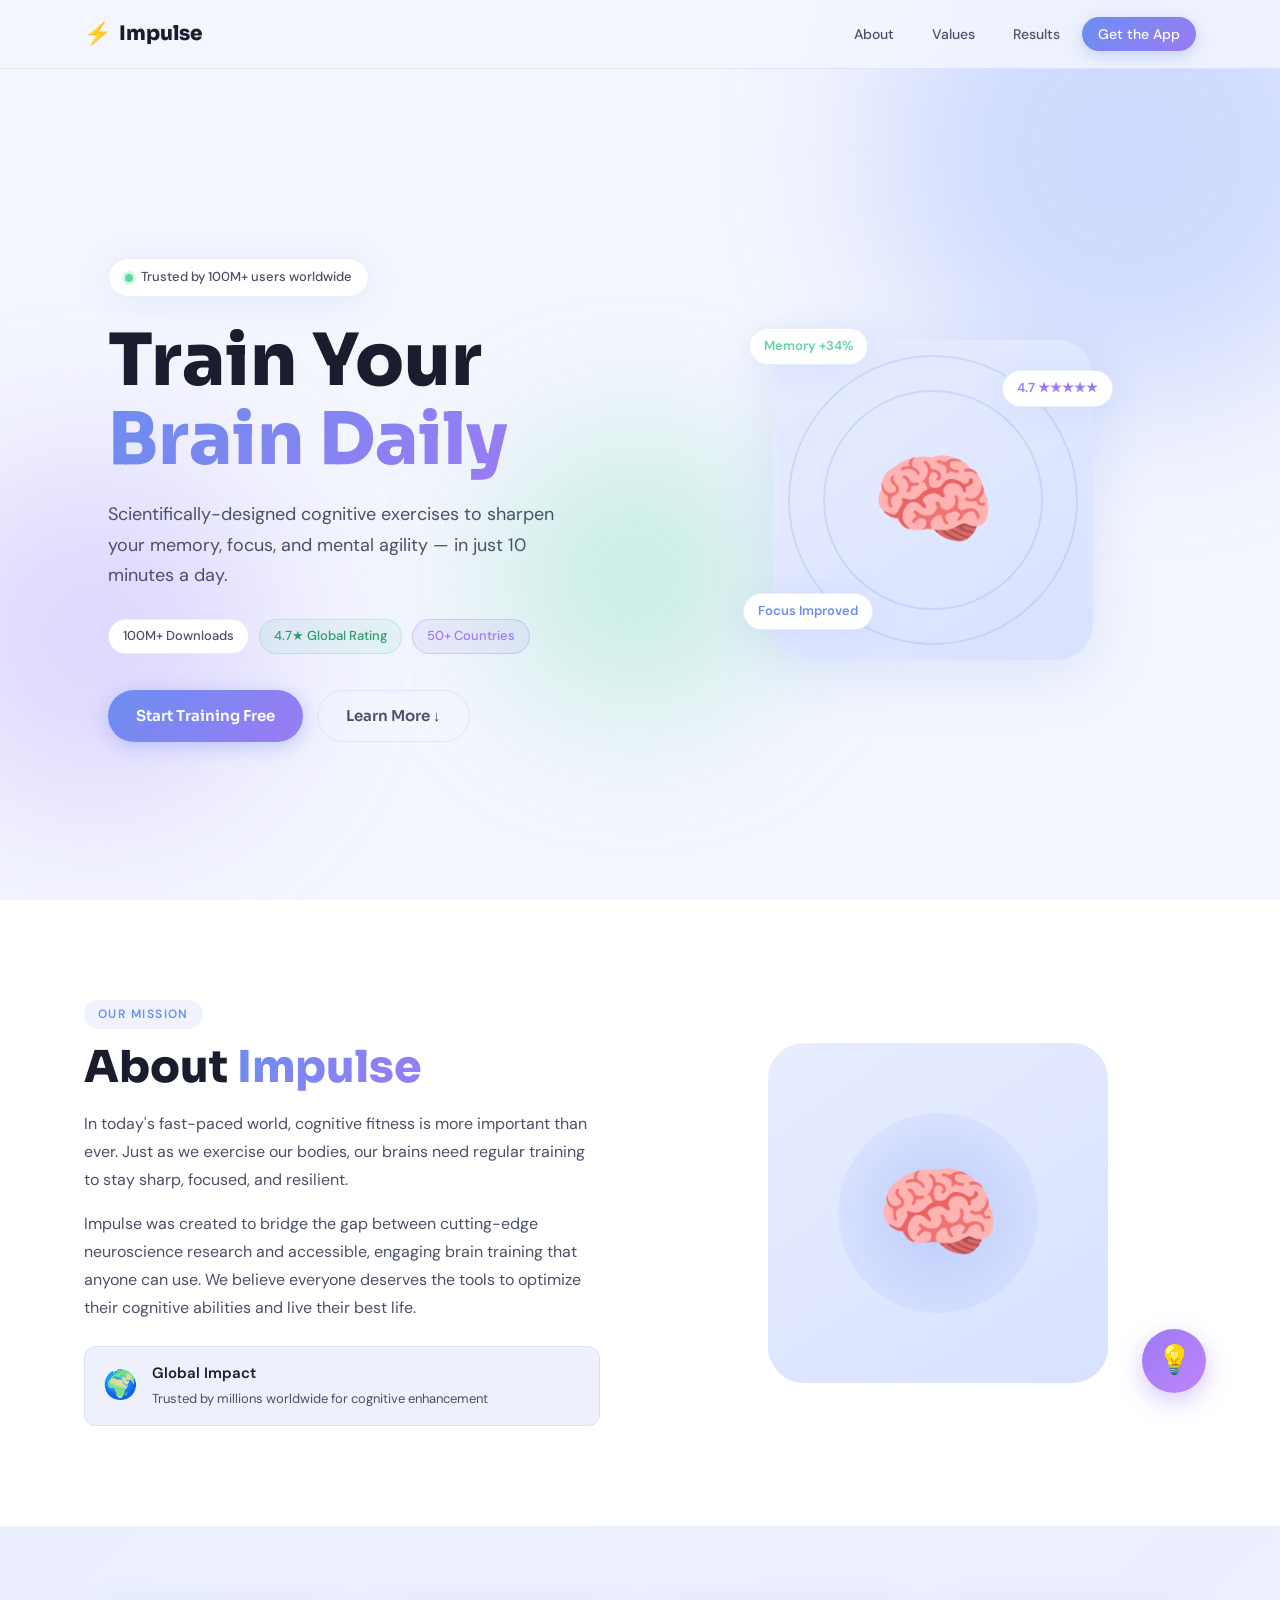
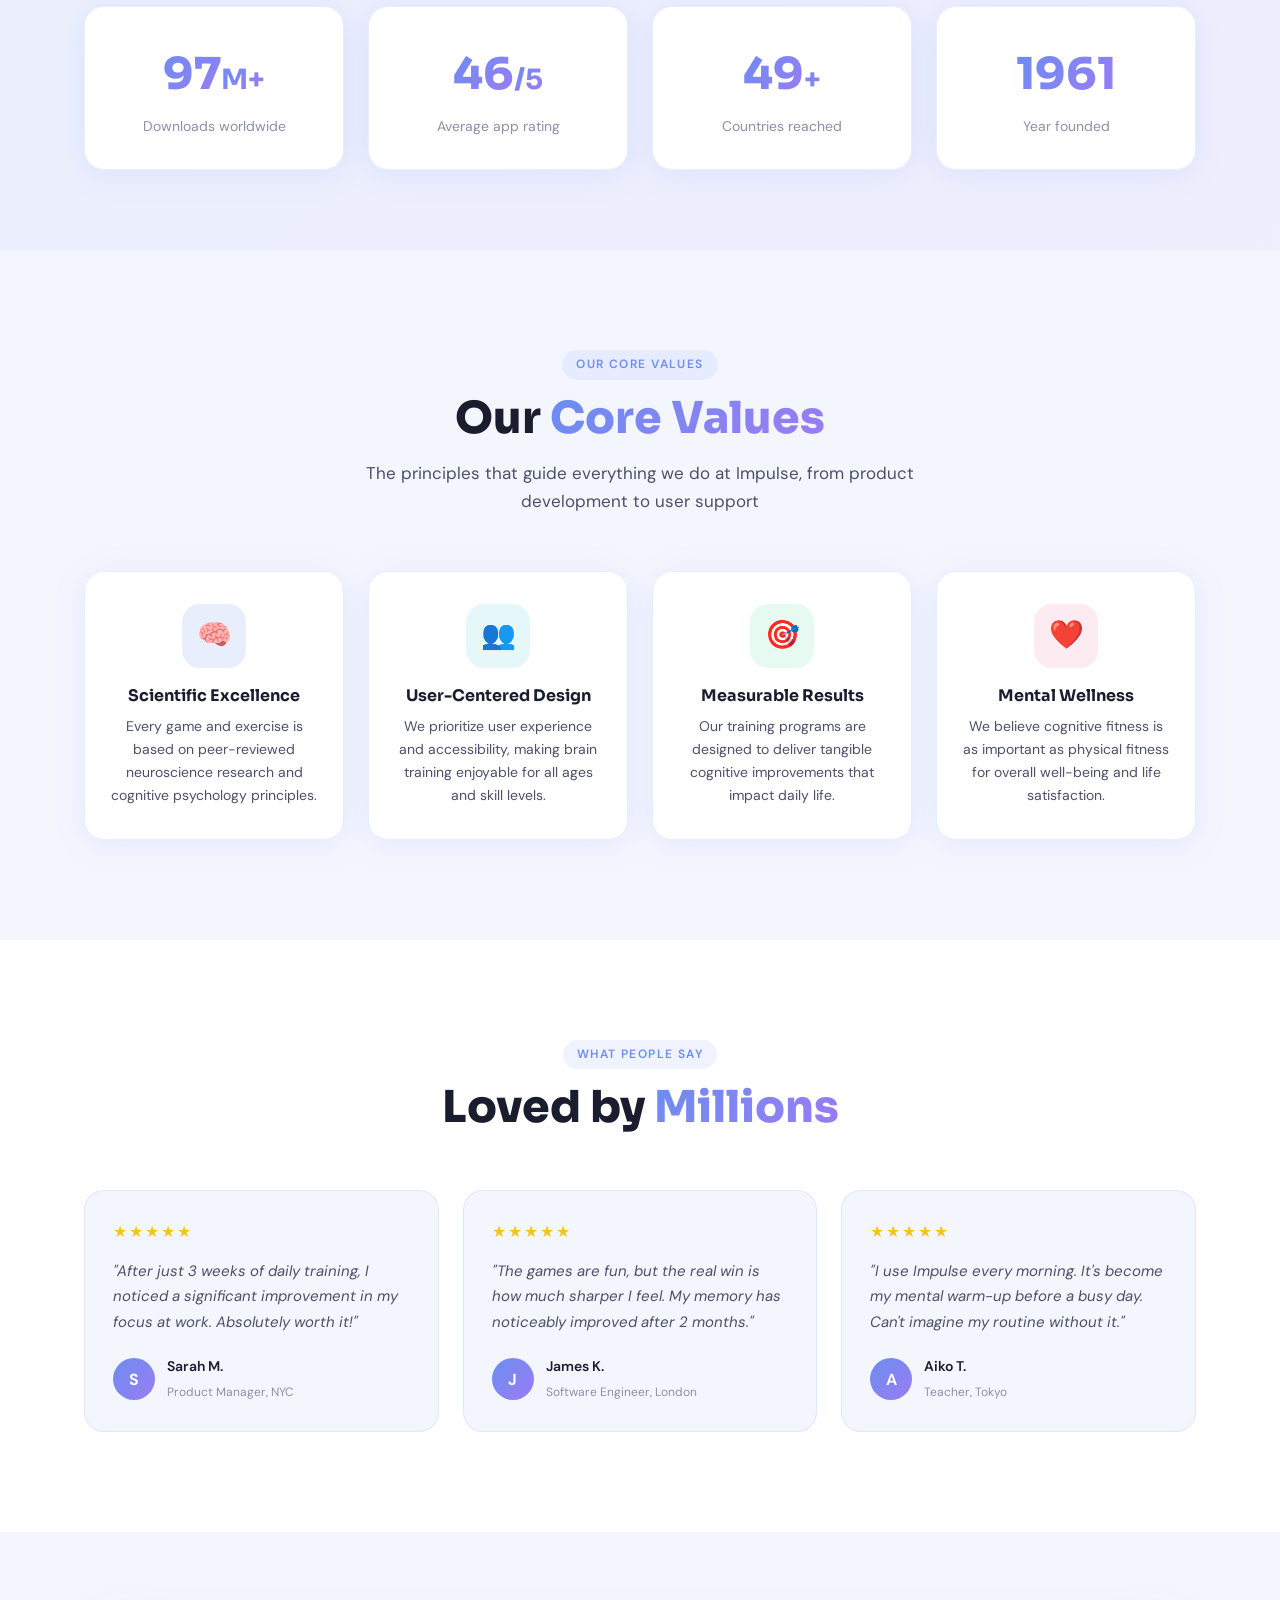
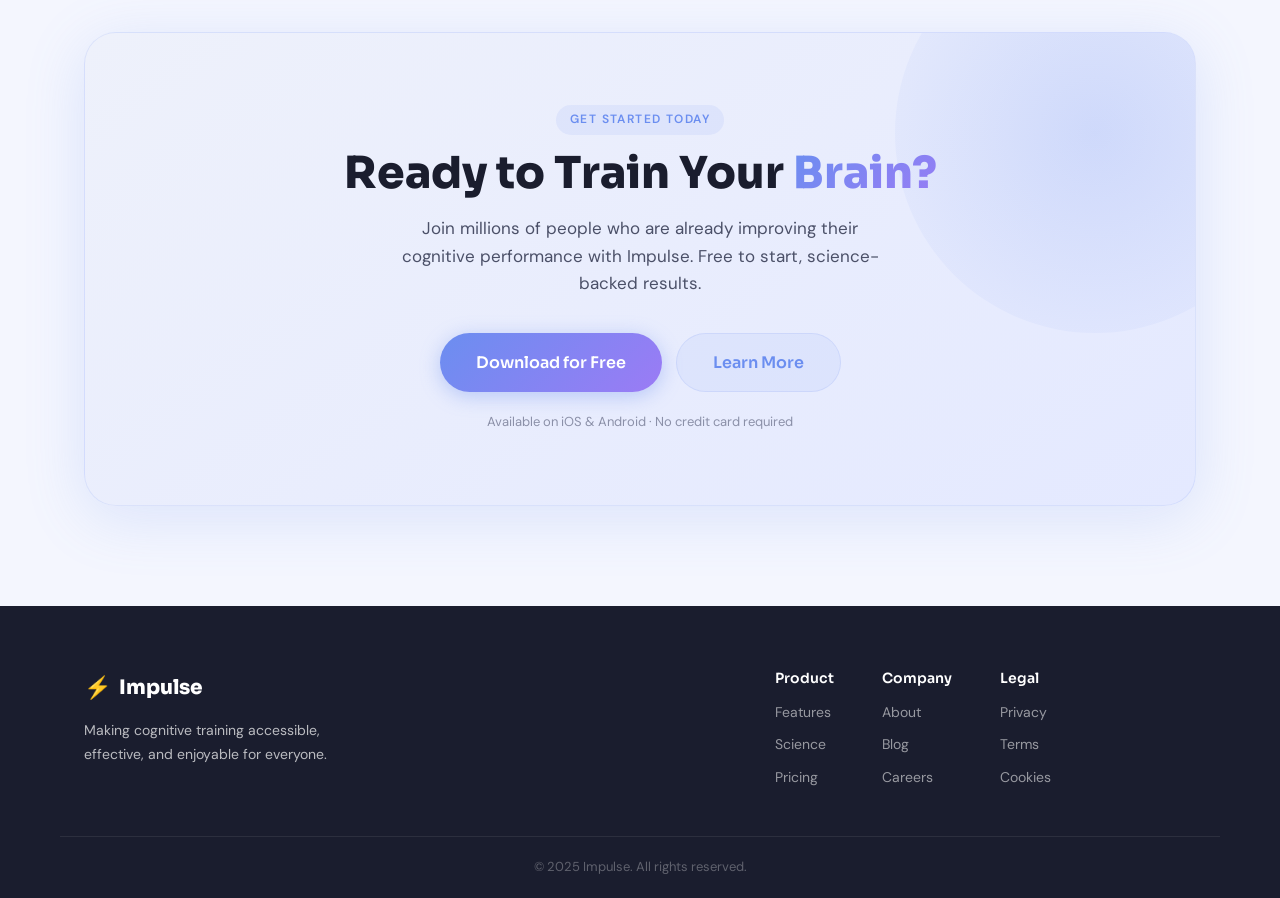
==== index.html @ ba2f6c5d "Add files via upload" ====
<!DOCTYPE html>
<html lang="en">
<head>
  <meta charset="UTF-8" />
  <meta name="viewport" content="width=device-width, initial-scale=1.0" />
  <title>Impulse — Brain Training App</title>
  <meta name="description" content="Train your brain with Impulse. Scientifically-designed cognitive exercises to sharpen memory, focus, and mental agility." />
  <meta property="og:title" content="Impulse — Brain Training App" />
  <meta property="og:description" content="100M+ downloads. Trusted by millions for cognitive enhancement." />
  <meta property="og:type" content="website" />
  <link rel="preconnect" href="https://fonts.googleapis.com" />
  <link rel="preconnect" href="https://fonts.gstatic.com" crossorigin />
  <link href="https://fonts.googleapis.com/css2?family=Sora:wght@300;400;500;600;700;800&family=DM+Sans:ital,opsz,wght@0,9..40,300;0,9..40,400;0,9..40,500;1,9..40,300&display=swap" rel="stylesheet" />
  <link rel="stylesheet" href="style.css" />
</head>
<body>

  <!-- NAV -->
  <nav class="nav">
    <div class="nav-inner">
      <a class="logo" href="#">
        <span class="logo-icon">⚡</span>
        <span class="logo-text">Impulse</span>
      </a>
      <ul class="nav-links">
        <li><a href="#about">About</a></li>
        <li><a href="#values">Values</a></li>
        <li><a href="#stats">Results</a></li>
        <li><a href="#cta" class="nav-cta">Get the App</a></li>
      </ul>
      <button class="hamburger" aria-label="Menu">
        <span></span><span></span><span></span>
      </button>
    </div>
  </nav>

  <!-- HERO -->
  <section class="hero" id="hero">
    <div class="hero-bg">
      <div class="orb orb-1"></div>
      <div class="orb orb-2"></div>
      <div class="orb orb-3"></div>
    </div>
    <div class="container hero-content">
      <div class="hero-badge">
        <span class="badge-dot"></span>
        Trusted by 100M+ users worldwide
      </div>
      <h1 class="hero-title">
        Train Your<br/>
        <span class="gradient-text">Brain Daily</span>
      </h1>
      <p class="hero-sub">
        Scientifically-designed cognitive exercises to sharpen your memory, focus, and mental agility — in just 10 minutes a day.
      </p>
      <div class="hero-pills">
        <span class="pill">100M+ Downloads</span>
        <span class="pill pill-green">4.7★ Global Rating</span>
        <span class="pill pill-purple">50+ Countries</span>
      </div>
      <div class="hero-actions">
        <a href="#cta" class="btn btn-primary">Start Training Free</a>
        <a href="#about" class="btn btn-ghost">Learn More ↓</a>
      </div>
    </div>
    <div class="hero-visual">
      <div class="brain-card">
        <div class="brain-icon">🧠</div>
        <div class="brain-ripple"></div>
        <div class="brain-ripple r2"></div>
        <div class="floating-badge fb-1">Memory +34%</div>
        <div class="floating-badge fb-2">Focus Improved</div>
        <div class="floating-badge fb-3">4.7 ★★★★★</div>
      </div>
    </div>
  </section>

  <!-- ABOUT -->
  <section class="about" id="about">
    <div class="container about-grid">
      <div class="about-text" data-reveal>
        <span class="section-label">Our Mission</span>
        <h2 class="section-title">
          About <span class="gradient-text">Impulse</span>
        </h2>
        <p>In today's fast-paced world, cognitive fitness is more important than ever. Just as we exercise our bodies, our brains need regular training to stay sharp, focused, and resilient.</p>
        <p>Impulse was created to bridge the gap between cutting-edge neuroscience research and accessible, engaging brain training that anyone can use. We believe everyone deserves the tools to optimize their cognitive abilities and live their best life.</p>
        <div class="about-badge">
          <div class="badge-icon">🌍</div>
          <div>
            <strong>Global Impact</strong>
            <span>Trusted by millions worldwide for cognitive enhancement</span>
          </div>
        </div>
      </div>
      <div class="about-visual" data-reveal>
        <div class="visual-card">
          <div class="visual-brain">🧠</div>
          <div class="visual-glow"></div>
        </div>
        <div class="lightbulb-badge">💡</div>
      </div>
    </div>
  </section>

  <!-- STATS -->
  <section class="stats" id="stats">
    <div class="container">
      <div class="stats-grid">
        <div class="stat-card" data-reveal>
          <span class="stat-num" data-count="100">0</span><span class="stat-unit">M+</span>
          <p>Downloads worldwide</p>
        </div>
        <div class="stat-card" data-reveal>
          <span class="stat-num" data-count="47">0</span><span class="stat-unit">/5</span>
          <p>Average app rating</p>
        </div>
        <div class="stat-card" data-reveal>
          <span class="stat-num" data-count="50">0</span><span class="stat-unit">+</span>
          <p>Countries reached</p>
        </div>
        <div class="stat-card" data-reveal>
          <span class="stat-num" data-count="2018">0</span>
          <p>Year founded</p>
        </div>
      </div>
    </div>
  </section>

  <!-- CORE VALUES -->
  <section class="values" id="values">
    <div class="container">
      <div class="section-header" data-reveal>
        <span class="section-label">Our Core Values</span>
        <h2 class="section-title">Our <span class="gradient-text">Core Values</span></h2>
        <p class="section-sub">The principles that guide everything we do at Impulse, from product development to user support</p>
      </div>
      <div class="values-grid">
        <div class="value-card" data-reveal>
          <div class="value-icon vi-blue">🧠</div>
          <h3>Scientific Excellence</h3>
          <p>Every game and exercise is based on peer-reviewed neuroscience research and cognitive psychology principles.</p>
        </div>
        <div class="value-card" data-reveal>
          <div class="value-icon vi-teal">👥</div>
          <h3>User-Centered Design</h3>
          <p>We prioritize user experience and accessibility, making brain training enjoyable for all ages and skill levels.</p>
        </div>
        <div class="value-card" data-reveal>
          <div class="value-icon vi-green">🎯</div>
          <h3>Measurable Results</h3>
          <p>Our training programs are designed to deliver tangible cognitive improvements that impact daily life.</p>
        </div>
        <div class="value-card" data-reveal>
          <div class="value-icon vi-pink">❤️</div>
          <h3>Mental Wellness</h3>
          <p>We believe cognitive fitness is as important as physical fitness for overall well-being and life satisfaction.</p>
        </div>
      </div>
    </div>
  </section>

  <!-- TESTIMONIALS -->
  <section class="testimonials">
    <div class="container">
      <div class="section-header" data-reveal>
        <span class="section-label">What People Say</span>
        <h2 class="section-title">Loved by <span class="gradient-text">Millions</span></h2>
      </div>
      <div class="testimonials-grid">
        <div class="testimonial-card" data-reveal>
          <div class="stars">★★★★★</div>
          <p>"After just 3 weeks of daily training, I noticed a significant improvement in my focus at work. Absolutely worth it!"</p>
          <div class="testimonial-author">
            <div class="avatar">S</div>
            <div>
              <strong>Sarah M.</strong>
              <span>Product Manager, NYC</span>
            </div>
          </div>
        </div>
        <div class="testimonial-card" data-reveal>
          <div class="stars">★★★★★</div>
          <p>"The games are fun, but the real win is how much sharper I feel. My memory has noticeably improved after 2 months."</p>
          <div class="testimonial-author">
            <div class="avatar">J</div>
            <div>
              <strong>James K.</strong>
              <span>Software Engineer, London</span>
            </div>
          </div>
        </div>
        <div class="testimonial-card" data-reveal>
          <div class="stars">★★★★★</div>
          <p>"I use Impulse every morning. It's become my mental warm-up before a busy day. Can't imagine my routine without it."</p>
          <div class="testimonial-author">
            <div class="avatar">A</div>
            <div>
              <strong>Aiko T.</strong>
              <span>Teacher, Tokyo</span>
            </div>
          </div>
        </div>
      </div>
    </div>
  </section>

  <!-- CTA -->
  <section class="cta-section" id="cta">
    <div class="container">
      <div class="cta-card" data-reveal>
        <div class="cta-orb"></div>
        <span class="section-label">Get Started Today</span>
        <h2>Ready to Train Your <span class="gradient-text">Brain?</span></h2>
        <p>Join millions of people who are already improving their cognitive performance with Impulse. Free to start, science-backed results.</p>
        <div class="cta-actions">
          <a href="#" class="btn btn-primary btn-large">Download for Free</a>
          <a href="#" class="btn btn-outline btn-large">Learn More</a>
        </div>
        <div class="cta-note">Available on iOS & Android · No credit card required</div>
      </div>
    </div>
  </section>

  <!-- FOOTER -->
  <footer class="footer">
    <div class="container footer-inner">
      <div class="footer-brand">
        <a class="logo" href="#">
          <span class="logo-icon">⚡</span>
          <span class="logo-text">Impulse</span>
        </a>
        <p>Making cognitive training accessible, effective, and enjoyable for everyone.</p>
      </div>
      <div class="footer-links">
        <div class="footer-col">
          <h4>Product</h4>
          <a href="#">Features</a>
          <a href="#">Science</a>
          <a href="#">Pricing</a>
        </div>
        <div class="footer-col">
          <h4>Company</h4>
          <a href="#">About</a>
          <a href="#">Blog</a>
          <a href="#">Careers</a>
        </div>
        <div class="footer-col">
          <h4>Legal</h4>
          <a href="#">Privacy</a>
          <a href="#">Terms</a>
          <a href="#">Cookies</a>
        </div>
      </div>
    </div>
    <div class="footer-bottom">
      <p>© 2025 Impulse. All rights reserved.</p>
    </div>
  </footer>

  <script src="main.js"></script>
</body>
</html>
---- style.css ----
/* ===== RESET & BASE ===== */
*, *::before, *::after { box-sizing: border-box; margin: 0; padding: 0; }

:root {
  --blue: #6B8EF0;
  --blue-light: #8BA8FF;
  --purple: #9B7BF5;
  --purple-light: #B89EFF;
  --green: #5DD9A4;
  --pink: #F07BA8;
  --teal: #5BC8D4;
  --bg: #F4F6FE;
  --surface: #FFFFFF;
  --surface-2: #EEF1FB;
  --text: #1A1D2E;
  --text-mid: #4B5068;
  --text-soft: #8B90A8;
  --border: rgba(107, 142, 240, 0.15);
  --radius: 20px;
  --radius-sm: 12px;
  --shadow: 0 4px 32px rgba(107, 142, 240, 0.12);
  --shadow-lg: 0 12px 60px rgba(107, 142, 240, 0.18);
}

html { scroll-behavior: smooth; }

body {
  font-family: 'DM Sans', sans-serif;
  background: var(--bg);
  color: var(--text);
  font-size: 16px;
  line-height: 1.6;
  overflow-x: hidden;
}

.container {
  max-width: 1160px;
  margin: 0 auto;
  padding: 0 24px;
}

img { display: block; max-width: 100%; }
a { text-decoration: none; color: inherit; }

/* ===== TYPOGRAPHY ===== */
h1, h2, h3, h4 { font-family: 'Sora', sans-serif; line-height: 1.2; }

.gradient-text {
  background: linear-gradient(135deg, var(--blue), var(--purple));
  -webkit-background-clip: text;
  -webkit-text-fill-color: transparent;
  background-clip: text;
}

.section-label {
  display: inline-block;
  font-size: 12px;
  font-weight: 600;
  letter-spacing: 0.12em;
  text-transform: uppercase;
  color: var(--blue);
  background: rgba(107, 142, 240, 0.1);
  padding: 5px 14px;
  border-radius: 100px;
  margin-bottom: 12px;
}

.section-title {
  font-size: clamp(28px, 4vw, 44px);
  font-weight: 800;
  color: var(--text);
  margin-bottom: 16px;
}

.section-sub {
  font-size: 17px;
  color: var(--text-mid);
  max-width: 560px;
  margin: 0 auto;
}

.section-header {
  text-align: center;
  margin-bottom: 56px;
}

/* ===== BUTTONS ===== */
.btn {
  display: inline-flex;
  align-items: center;
  gap: 8px;
  padding: 13px 28px;
  border-radius: 100px;
  font-family: 'Sora', sans-serif;
  font-weight: 600;
  font-size: 15px;
  cursor: pointer;
  border: none;
  transition: all 0.25s ease;
}

.btn-primary {
  background: linear-gradient(135deg, var(--blue), var(--purple));
  color: #fff;
  box-shadow: 0 4px 20px rgba(107, 142, 240, 0.4);
}
.btn-primary:hover {
  transform: translateY(-2px);
  box-shadow: 0 8px 32px rgba(107, 142, 240, 0.5);
}

.btn-ghost {
  color: var(--text-mid);
  background: transparent;
  border: 1.5px solid var(--border);
}
.btn-ghost:hover { background: var(--surface-2); color: var(--blue); }

.btn-outline {
  color: var(--blue);
  background: rgba(107, 142, 240, 0.08);
  border: 1.5px solid var(--border);
}
.btn-outline:hover { background: rgba(107, 142, 240, 0.15); }

.btn-large { padding: 16px 36px; font-size: 16px; }

/* ===== NAV ===== */
.nav {
  position: fixed;
  top: 0; left: 0; right: 0;
  z-index: 100;
  background: rgba(244, 246, 254, 0.85);
  backdrop-filter: blur(20px);
  -webkit-backdrop-filter: blur(20px);
  border-bottom: 1px solid var(--border);
  transition: all 0.3s;
}

.nav-inner {
  max-width: 1160px;
  margin: 0 auto;
  padding: 0 24px;
  height: 68px;
  display: flex;
  align-items: center;
  justify-content: space-between;
}

.logo {
  display: flex;
  align-items: center;
  gap: 8px;
  font-family: 'Sora', sans-serif;
  font-weight: 800;
  font-size: 20px;
}
.logo-icon { font-size: 22px; }
.logo-text { color: var(--text); }

.nav-links {
  display: flex;
  align-items: center;
  gap: 6px;
  list-style: none;
}
.nav-links a {
  padding: 8px 16px;
  border-radius: 100px;
  font-weight: 500;
  font-size: 14px;
  color: var(--text-mid);
  transition: all 0.2s;
}
.nav-links a:hover { color: var(--blue); background: rgba(107,142,240,0.08); }
.nav-cta {
  background: linear-gradient(135deg, var(--blue), var(--purple)) !important;
  color: #fff !important;
  box-shadow: 0 4px 16px rgba(107,142,240,0.35) !important;
}
.nav-cta:hover { transform: translateY(-1px); box-shadow: 0 6px 24px rgba(107,142,240,0.45) !important; }

.hamburger {
  display: none;
  flex-direction: column;
  gap: 5px;
  background: none;
  border: none;
  cursor: pointer;
  padding: 8px;
}
.hamburger span {
  display: block;
  width: 22px;
  height: 2px;
  background: var(--text);
  border-radius: 2px;
  transition: all 0.3s;
}

/* ===== HERO ===== */
.hero {
  min-height: 100vh;
  padding-top: 100px;
  display: grid;
  grid-template-columns: 1fr 1fr;
  align-items: center;
  gap: 60px;
  max-width: 1160px;
  margin: 0 auto;
  padding-left: 24px;
  padding-right: 24px;
  position: relative;
}

.hero-bg {
  position: fixed;
  inset: 0;
  pointer-events: none;
  z-index: -1;
  overflow: hidden;
}

.orb {
  position: absolute;
  border-radius: 50%;
  filter: blur(80px);
  opacity: 0.35;
}
.orb-1 { width: 500px; height: 500px; background: var(--blue-light); top: -100px; right: -100px; animation: floatOrb 8s ease-in-out infinite; }
.orb-2 { width: 350px; height: 350px; background: var(--purple-light); bottom: 10%; left: -80px; animation: floatOrb 10s ease-in-out infinite reverse; }
.orb-3 { width: 250px; height: 250px; background: var(--green); top: 50%; left: 40%; animation: floatOrb 12s ease-in-out infinite 2s; }

@keyframes floatOrb {
  0%, 100% { transform: translate(0, 0); }
  50% { transform: translate(30px, -30px); }
}

.hero-content { animation: fadeUp 0.8s ease both; }

.hero-badge {
  display: inline-flex;
  align-items: center;
  gap: 8px;
  font-size: 13px;
  font-weight: 500;
  color: var(--text-mid);
  background: var(--surface);
  border: 1px solid var(--border);
  padding: 8px 16px;
  border-radius: 100px;
  margin-bottom: 24px;
  box-shadow: var(--shadow);
}

.badge-dot {
  width: 8px; height: 8px;
  background: var(--green);
  border-radius: 50%;
  box-shadow: 0 0 0 3px rgba(93, 217, 164, 0.25);
  animation: pulse 2s ease-in-out infinite;
}

@keyframes pulse {
  0%, 100% { box-shadow: 0 0 0 3px rgba(93,217,164,0.25); }
  50% { box-shadow: 0 0 0 6px rgba(93,217,164,0.1); }
}

.hero-title {
  font-size: clamp(42px, 6vw, 72px);
  font-weight: 800;
  line-height: 1.1;
  margin-bottom: 20px;
}

.hero-sub {
  font-size: 18px;
  color: var(--text-mid);
  max-width: 480px;
  margin-bottom: 28px;
  line-height: 1.7;
}

.hero-pills {
  display: flex;
  flex-wrap: wrap;
  gap: 10px;
  margin-bottom: 36px;
}

.pill {
  font-size: 13px;
  font-weight: 500;
  padding: 6px 14px;
  border-radius: 100px;
  background: var(--surface);
  border: 1px solid var(--border);
  color: var(--text-mid);
}
.pill-green { color: #2D9B6F; background: rgba(93,217,164,0.1); border-color: rgba(93,217,164,0.3); }
.pill-purple { color: var(--purple); background: rgba(155,123,245,0.1); border-color: rgba(155,123,245,0.3); }

.hero-actions { display: flex; gap: 14px; flex-wrap: wrap; }

/* HERO VISUAL */
.hero-visual {
  display: flex;
  justify-content: center;
  align-items: center;
  animation: fadeUp 0.8s ease 0.2s both;
}

.brain-card {
  position: relative;
  width: 320px; height: 320px;
  background: linear-gradient(145deg, #E8EDFF, #D8E2FF);
  border-radius: 36px;
  display: flex;
  align-items: center;
  justify-content: center;
  box-shadow: var(--shadow-lg);
}

.brain-icon { font-size: 100px; position: relative; z-index: 1; animation: float 4s ease-in-out infinite; }

@keyframes float {
  0%, 100% { transform: translateY(0); }
  50% { transform: translateY(-14px); }
}

.brain-ripple {
  position: absolute;
  width: 220px; height: 220px;
  border: 2px solid rgba(107, 142, 240, 0.2);
  border-radius: 50%;
  animation: ripple 3s ease-in-out infinite;
}
.brain-ripple.r2 { width: 290px; height: 290px; animation-delay: 1.5s; }

@keyframes ripple {
  0%, 100% { transform: scale(1); opacity: 0.5; }
  50% { transform: scale(1.06); opacity: 0.15; }
}

.floating-badge {
  position: absolute;
  background: var(--surface);
  border: 1px solid var(--border);
  border-radius: 100px;
  padding: 7px 14px;
  font-size: 13px;
  font-weight: 600;
  box-shadow: var(--shadow);
  white-space: nowrap;
  color: var(--text);
}
.fb-1 { top: -12px; left: -24px; color: var(--green); animation: floatBadge 4s ease-in-out infinite; }
.fb-2 { bottom: 30px; left: -30px; color: var(--blue); animation: floatBadge 4s ease-in-out infinite 1s; }
.fb-3 { top: 30px; right: -20px; color: var(--purple); animation: floatBadge 4s ease-in-out infinite 2s; }

@keyframes floatBadge {
  0%, 100% { transform: translateY(0); }
  50% { transform: translateY(-8px); }
}

/* ===== ABOUT ===== */
.about {
  padding: 100px 0;
  background: var(--surface);
}

.about-grid {
  display: grid;
  grid-template-columns: 1fr 1fr;
  align-items: center;
  gap: 80px;
}

.about-text p {
  color: var(--text-mid);
  margin-bottom: 16px;
  font-size: 16px;
  line-height: 1.75;
}

.about-badge {
  display: flex;
  align-items: center;
  gap: 14px;
  background: var(--surface-2);
  border: 1px solid var(--border);
  border-radius: var(--radius-sm);
  padding: 14px 18px;
  margin-top: 24px;
}
.badge-icon { font-size: 28px; }
.about-badge strong { display: block; font-weight: 600; font-size: 15px; }
.about-badge span { font-size: 13px; color: var(--text-mid); }

.about-visual {
  display: flex;
  justify-content: center;
  align-items: center;
  position: relative;
}

.visual-card {
  width: 340px; height: 340px;
  background: linear-gradient(145deg, #E8EDFF, #D8E2FF);
  border-radius: 36px;
  display: flex;
  align-items: center;
  justify-content: center;
  position: relative;
  overflow: hidden;
}

.visual-brain { font-size: 100px; position: relative; z-index: 1; animation: float 5s ease-in-out infinite; }

.visual-glow {
  position: absolute;
  width: 200px; height: 200px;
  background: radial-gradient(circle, rgba(107,142,240,0.3), transparent);
  border-radius: 50%;
  animation: glow 3s ease-in-out infinite;
}

@keyframes glow {
  0%, 100% { transform: scale(1); opacity: 0.5; }
  50% { transform: scale(1.3); opacity: 0.3; }
}

.lightbulb-badge {
  position: absolute;
  bottom: -10px; right: -10px;
  width: 64px; height: 64px;
  background: linear-gradient(135deg, var(--purple), #C084FC);
  border-radius: 50%;
  display: flex;
  align-items: center;
  justify-content: center;
  font-size: 28px;
  box-shadow: 0 8px 24px rgba(155,123,245,0.4);
  animation: floatBadge 4s ease-in-out infinite;
}

/* ===== STATS ===== */
.stats {
  padding: 80px 0;
  background: linear-gradient(135deg, rgba(107,142,240,0.06), rgba(155,123,245,0.06));
}

.stats-grid {
  display: grid;
  grid-template-columns: repeat(4, 1fr);
  gap: 24px;
}

.stat-card {
  background: var(--surface);
  border: 1px solid var(--border);
  border-radius: var(--radius);
  padding: 32px 24px;
  text-align: center;
  box-shadow: var(--shadow);
  transition: transform 0.3s;
}
.stat-card:hover { transform: translateY(-4px); }

.stat-num {
  font-family: 'Sora', sans-serif;
  font-size: 44px;
  font-weight: 800;
  background: linear-gradient(135deg, var(--blue), var(--purple));
  -webkit-background-clip: text;
  -webkit-text-fill-color: transparent;
  background-clip: text;
}
.stat-unit {
  font-family: 'Sora', sans-serif;
  font-size: 28px;
  font-weight: 700;
  background: linear-gradient(135deg, var(--blue), var(--purple));
  -webkit-background-clip: text;
  -webkit-text-fill-color: transparent;
  background-clip: text;
}
.stat-card p { font-size: 14px; color: var(--text-soft); margin-top: 6px; }

/* ===== VALUES ===== */
.values { padding: 100px 0; }

.values-grid {
  display: grid;
  grid-template-columns: repeat(4, 1fr);
  gap: 24px;
}

.value-card {
  background: var(--surface);
  border: 1px solid var(--border);
  border-radius: var(--radius);
  padding: 32px 24px;
  text-align: center;
  box-shadow: var(--shadow);
  transition: all 0.3s;
}
.value-card:hover {
  transform: translateY(-6px);
  box-shadow: var(--shadow-lg);
  border-color: rgba(107,142,240,0.3);
}

.value-icon {
  width: 64px; height: 64px;
  border-radius: 18px;
  display: flex;
  align-items: center;
  justify-content: center;
  font-size: 28px;
  margin: 0 auto 18px;
}
.vi-blue { background: rgba(107,142,240,0.15); }
.vi-teal { background: rgba(91,200,212,0.15); }
.vi-green { background: rgba(93,217,164,0.15); }
.vi-pink { background: rgba(240,123,168,0.15); }

.value-card h3 {
  font-size: 16px;
  font-weight: 700;
  margin-bottom: 10px;
  color: var(--text);
}
.value-card p { font-size: 14px; color: var(--text-mid); line-height: 1.65; }

/* ===== TESTIMONIALS ===== */
.testimonials {
  padding: 100px 0;
  background: var(--surface);
}

.testimonials-grid {
  display: grid;
  grid-template-columns: repeat(3, 1fr);
  gap: 24px;
}

.testimonial-card {
  background: var(--bg);
  border: 1px solid var(--border);
  border-radius: var(--radius);
  padding: 28px;
  transition: all 0.3s;
}
.testimonial-card:hover { transform: translateY(-4px); box-shadow: var(--shadow); }

.stars { color: #F5C518; font-size: 16px; margin-bottom: 14px; letter-spacing: 2px; }
.testimonial-card p { font-size: 15px; color: var(--text-mid); font-style: italic; margin-bottom: 20px; line-height: 1.7; }

.testimonial-author { display: flex; align-items: center; gap: 12px; }
.avatar {
  width: 42px; height: 42px;
  border-radius: 50%;
  background: linear-gradient(135deg, var(--blue), var(--purple));
  color: #fff;
  font-weight: 700;
  font-size: 16px;
  display: flex;
  align-items: center;
  justify-content: center;
}
.testimonial-author strong { display: block; font-size: 14px; font-weight: 600; }
.testimonial-author span { font-size: 12px; color: var(--text-soft); }

/* ===== CTA ===== */
.cta-section { padding: 100px 0; }

.cta-card {
  background: linear-gradient(145deg, #EEF1FB, #E4E9FF);
  border: 1px solid var(--border);
  border-radius: 32px;
  padding: 72px 48px;
  text-align: center;
  position: relative;
  overflow: hidden;
  box-shadow: var(--shadow-lg);
}

.cta-orb {
  position: absolute;
  width: 400px; height: 400px;
  background: radial-gradient(circle, rgba(107,142,240,0.2), transparent);
  border-radius: 50%;
  top: -100px; right: -100px;
  pointer-events: none;
}

.cta-card h2 { font-size: clamp(28px, 4vw, 44px); font-weight: 800; margin-bottom: 16px; }
.cta-card p { font-size: 17px; color: var(--text-mid); max-width: 480px; margin: 0 auto 36px; }

.cta-actions { display: flex; justify-content: center; gap: 14px; flex-wrap: wrap; margin-bottom: 20px; }

.cta-note { font-size: 13px; color: var(--text-soft); }

/* ===== FOOTER ===== */
.footer {
  background: var(--text);
  color: rgba(255,255,255,0.7);
  padding: 64px 0 0;
}

.footer-inner {
  display: grid;
  grid-template-columns: 1.5fr 1fr;
  gap: 60px;
  padding-bottom: 48px;
  border-bottom: 1px solid rgba(255,255,255,0.08);
}

.footer-brand .logo { color: #fff; margin-bottom: 14px; }
.footer-brand .logo-text { color: #fff; }
.footer-brand p { font-size: 14px; max-width: 280px; line-height: 1.7; }

.footer-links { display: flex; gap: 48px; }
.footer-col { display: flex; flex-direction: column; gap: 10px; }
.footer-col h4 { font-family: 'Sora', sans-serif; font-size: 14px; font-weight: 600; color: #fff; margin-bottom: 4px; }
.footer-col a { font-size: 14px; color: rgba(255,255,255,0.55); transition: color 0.2s; }
.footer-col a:hover { color: var(--blue-light); }

.footer-bottom {
  text-align: center;
  padding: 20px 0;
  font-size: 13px;
  color: rgba(255,255,255,0.3);
}

/* ===== REVEAL ANIMATIONS ===== */
[data-reveal] {
  opacity: 0;
  transform: translateY(28px);
  transition: opacity 0.65s ease, transform 0.65s ease;
}
[data-reveal].revealed {
  opacity: 1;
  transform: translateY(0);
}

@keyframes fadeUp {
  from { opacity: 0; transform: translateY(24px); }
  to { opacity: 1; transform: translateY(0); }
}

/* ===== RESPONSIVE ===== */
@media (max-width: 900px) {
  .hero {
    grid-template-columns: 1fr;
    text-align: center;
    padding-top: 120px;
    padding-bottom: 60px;
  }
  .hero-sub, .hero-pills { margin-left: auto; margin-right: auto; }
  .hero-pills, .hero-actions { justify-content: center; }
  .hero-visual { order: -1; }
  .brain-card { width: 240px; height: 240px; }
  .brain-icon { font-size: 72px; }

  .about-grid { grid-template-columns: 1fr; }
  .about-visual { display: none; }

  .stats-grid { grid-template-columns: repeat(2, 1fr); }
  .values-grid { grid-template-columns: repeat(2, 1fr); }
  .testimonials-grid { grid-template-columns: 1fr; }

  .footer-inner { grid-template-columns: 1fr; gap: 36px; }
  .footer-links { flex-wrap: wrap; gap: 32px; }
}

@media (max-width: 600px) {
  .nav-links { display: none; }
  .nav-links.open {
    display: flex;
    flex-direction: column;
    position: fixed;
    top: 68px; left: 0; right: 0;
    background: rgba(244,246,254,0.98);
    backdrop-filter: blur(20px);
    padding: 20px 24px;
    border-bottom: 1px solid var(--border);
    gap: 4px;
  }
  .hamburger { display: flex; }

  .stats-grid { grid-template-columns: 1fr 1fr; }
  .values-grid { grid-template-columns: 1fr; }

  .cta-card { padding: 48px 24px; }
}
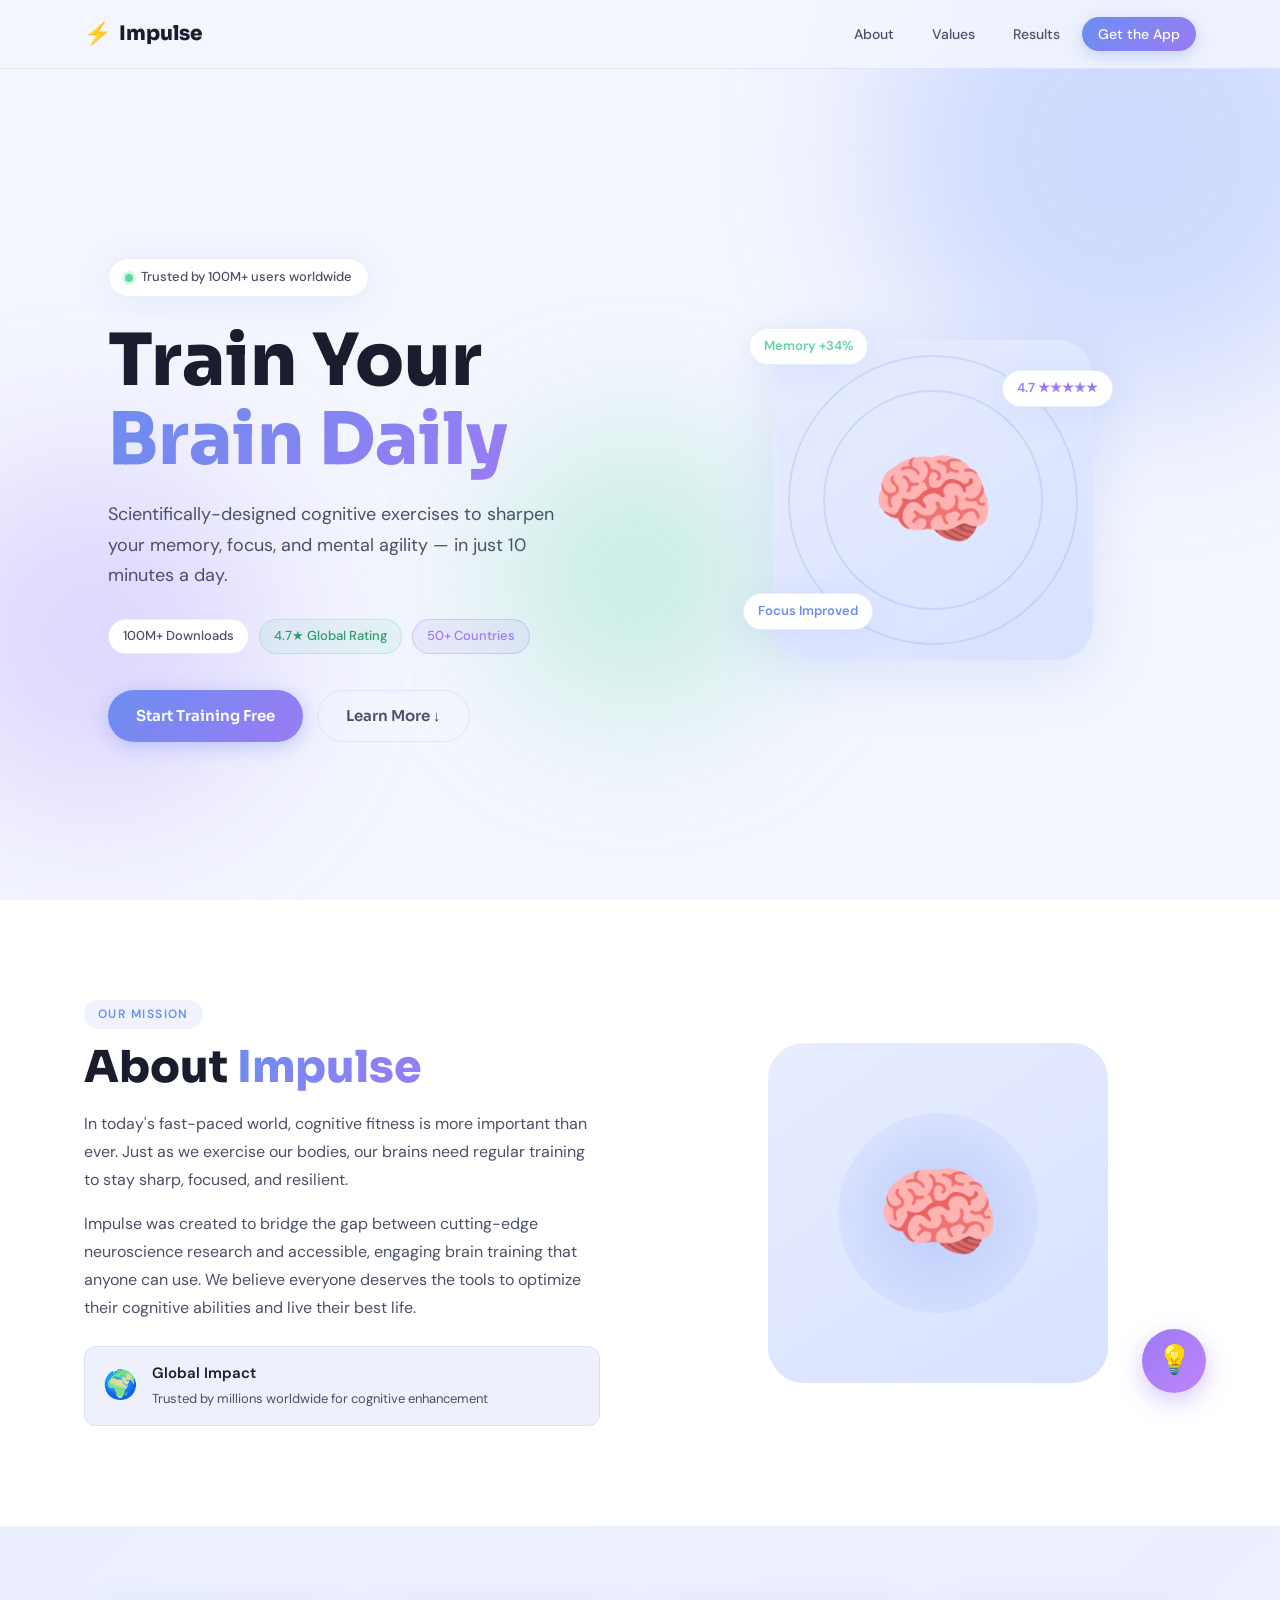
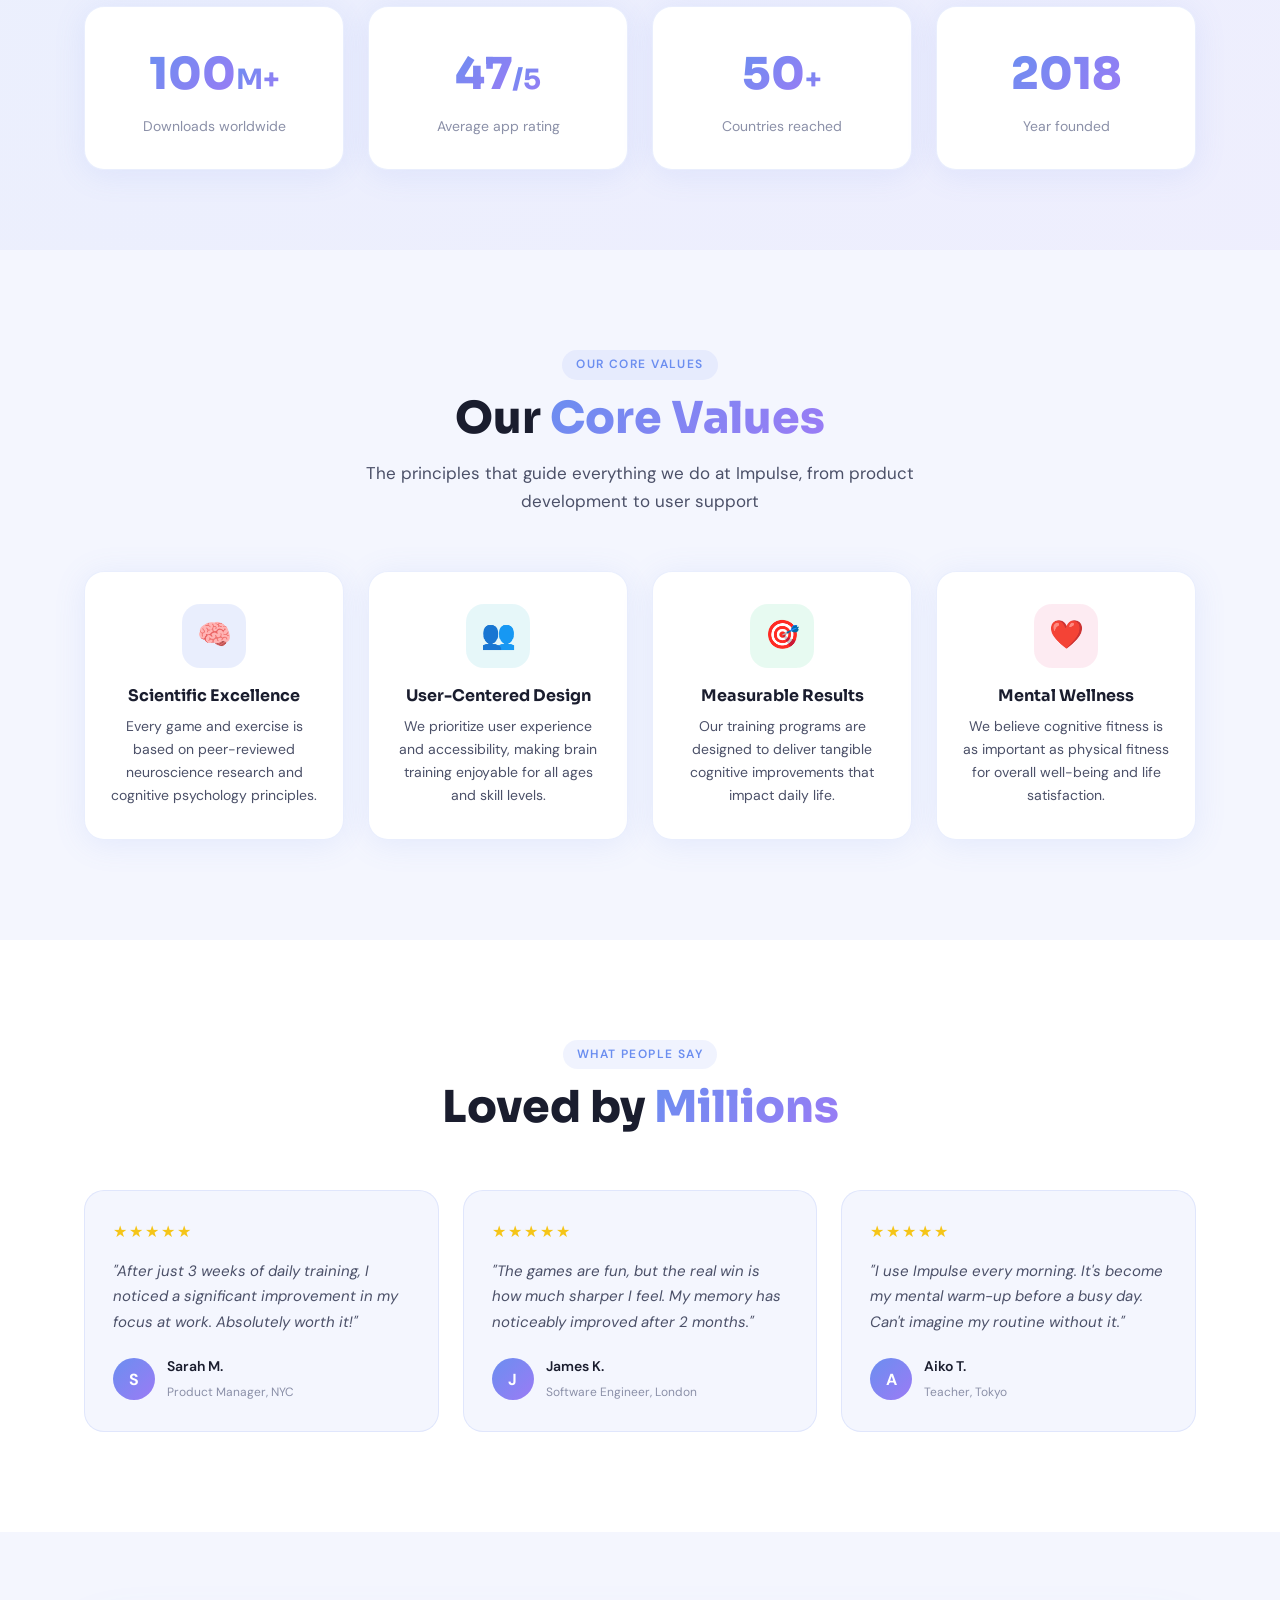
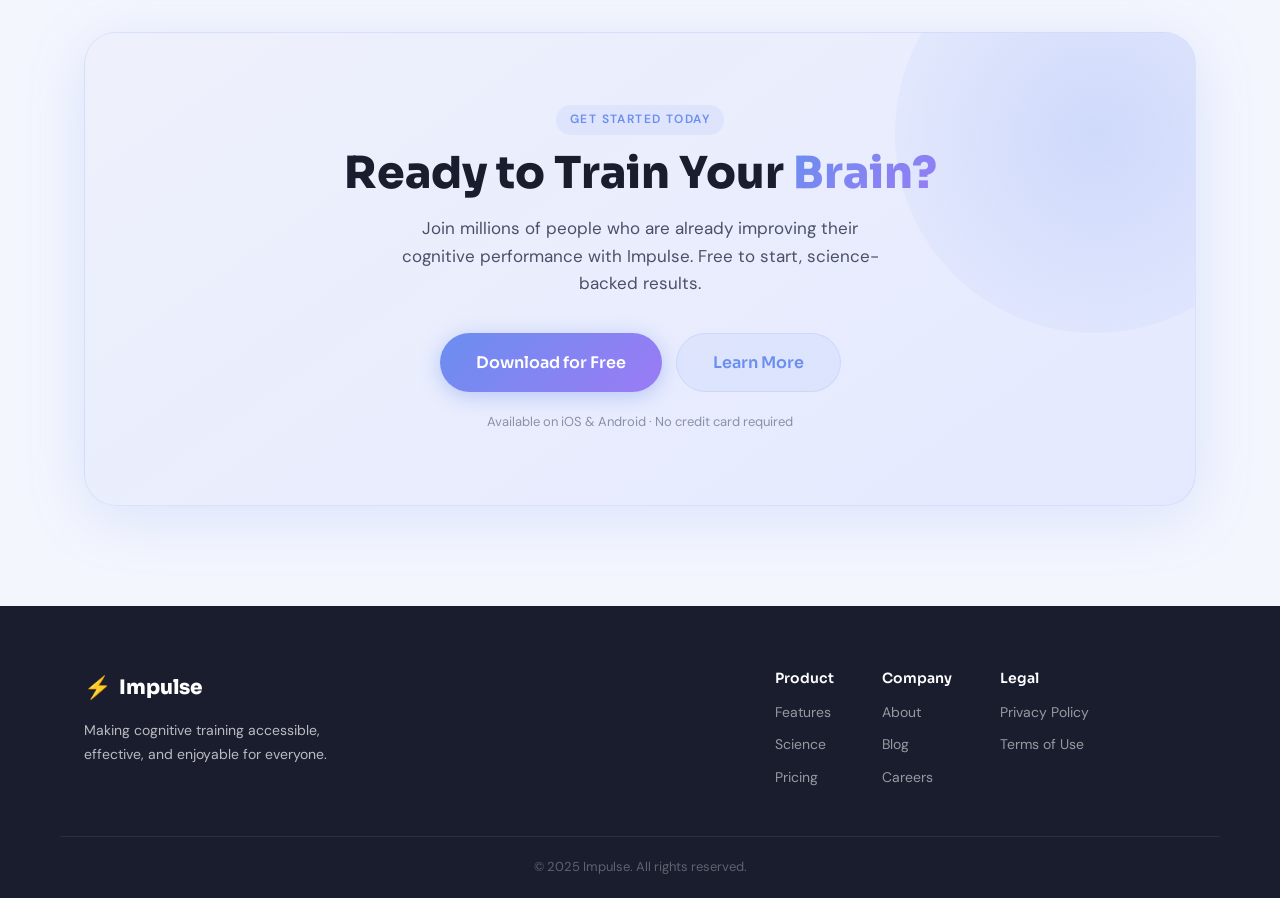
==== commit 6aa0f756: "Add files via upload" ====
--- a/index.html
+++ b/index.html
@@ -247,9 +247,8 @@
         </div>
         <div class="footer-col">
           <h4>Legal</h4>
-          <a href="#">Privacy</a>
-          <a href="#">Terms</a>
-          <a href="#">Cookies</a>
+          <a href="privacy.html">Privacy Policy</a>
+          <a href="terms.html">Terms of Use</a>
         </div>
       </div>
     </div>
